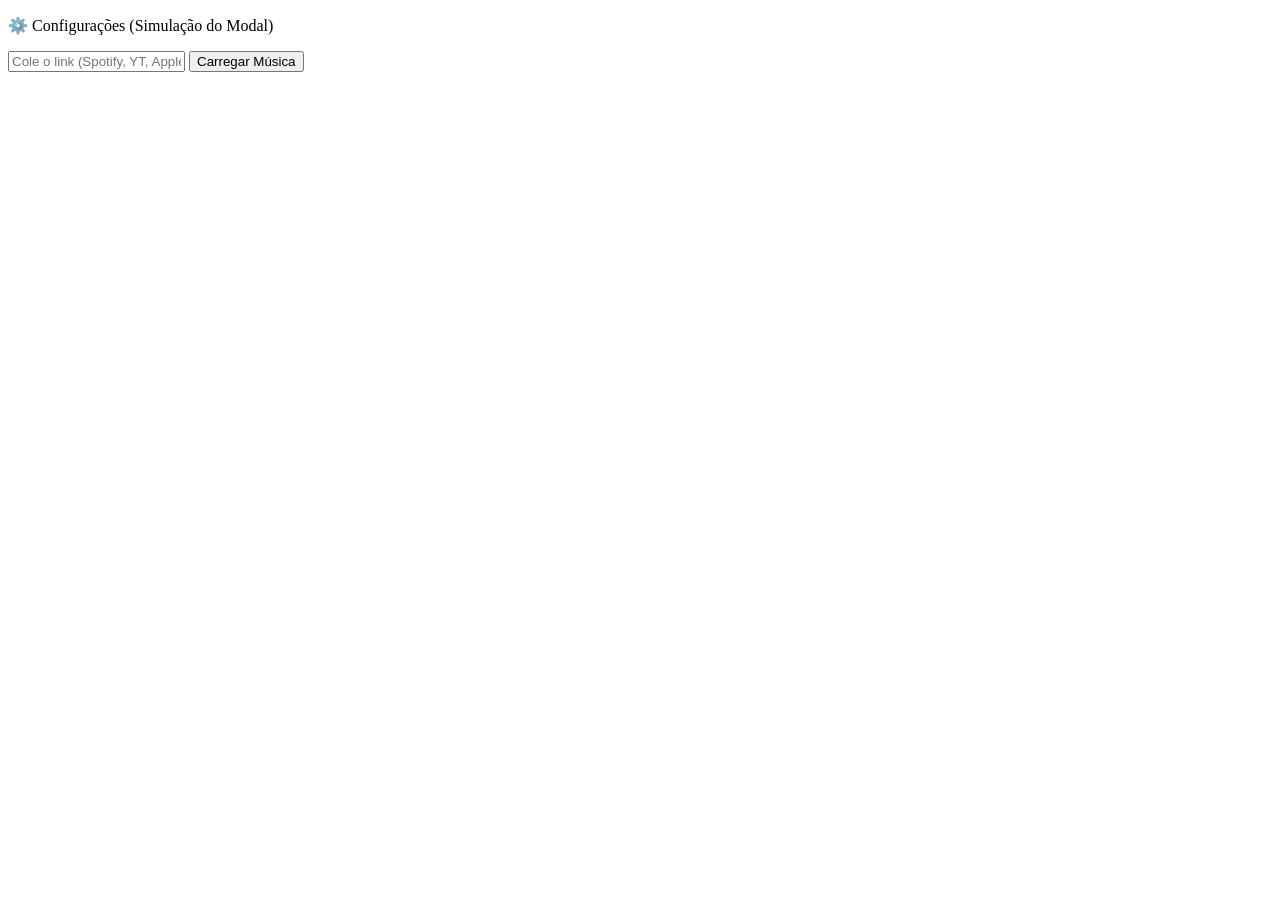
==== index.html @ 1138f7bc "Merge pull request #1 from LivUnliving/develop Develop" ====
<!DOCTYPE html>
<html lang="pt-BR">
<head>
    <meta charset="UTF-8">
    <meta name="viewport" content="width=device-width, initial-scale=1.0">
    <link rel="stylesheet" href="css/base.css">
    <link rel="stylesheet" href="css/components.css">
    <title>Player</title>
</head>
<body>

    <section id="area-testes">
        <p>⚙️ Configurações (Simulação do Modal)</p>
        <form id="form-link">
            <input type="url" id="urlUsuario" placeholder="Cole o link (Spotify, YT, Apple)" required>
            <button type="submit">Carregar Música</button>
        </form>
    </section>

    <section id="container-do-player">
        </section>

    <script type="module" src="js/main.js"></script>
</body>
</html>
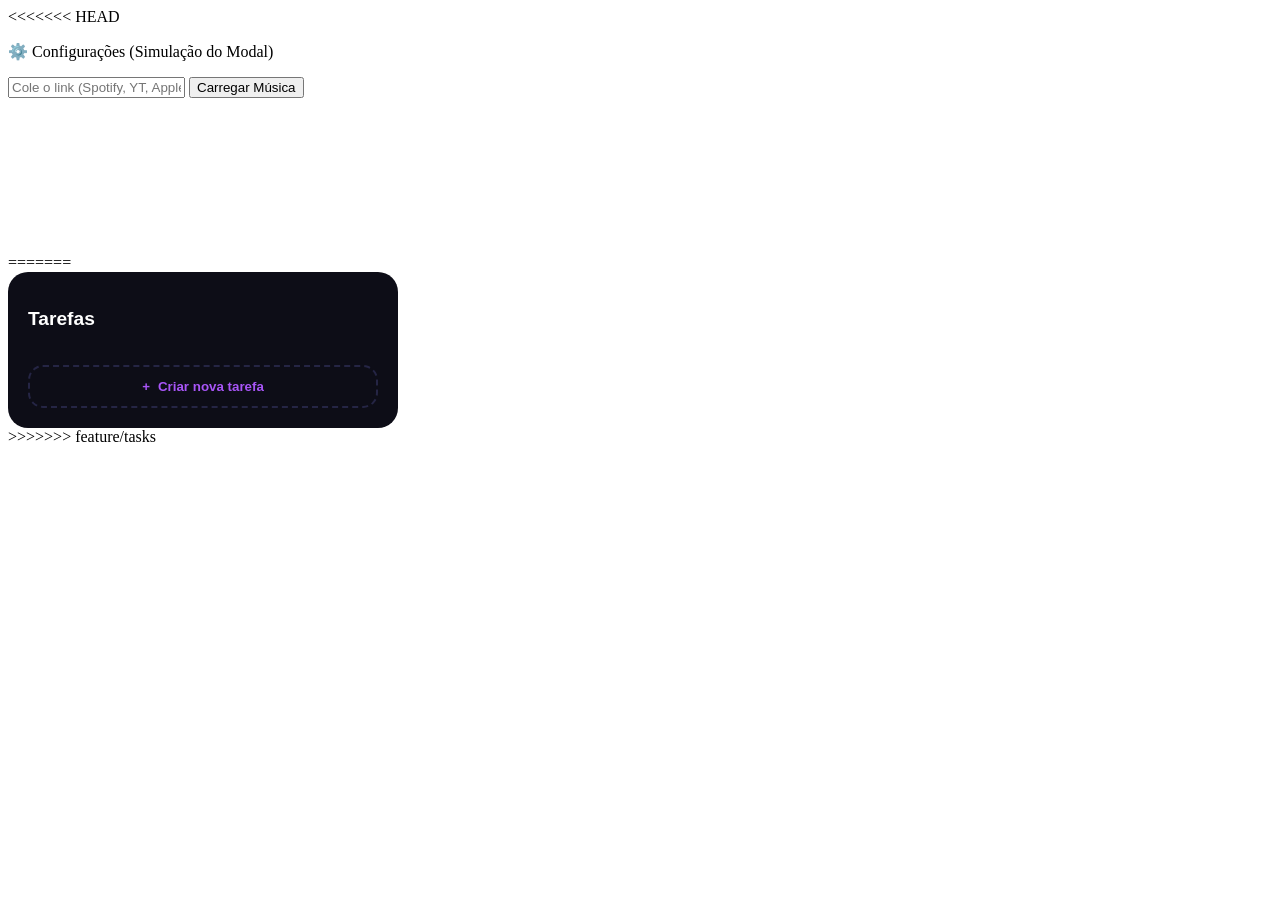
==== commit 8a9ec7bd: "Fix: resolvidos conflitos no index.html entre develop e tasks" ====
--- a/index.html
+++ b/index.html
@@ -1,4 +1,5 @@
 <!DOCTYPE html>
+<<<<<<< HEAD
 <html lang="pt-BR">
 <head>
     <meta charset="UTF-8">
@@ -21,5 +22,26 @@
         </section>
 
     <script type="module" src="js/main.js"></script>
+=======
+<html lang="PT-BR">
+<head>
+    <meta charset="UTF-8">
+    <meta name="viewport" content="width=device-width, initial-scale=1.0">
+    <link rel="stylesheet" type="text/css" href="style.css">
+    <title>Tarefas</title>
+</head>
+<body>
+
+    <div class="tarefas-container">
+        <h2>Tarefas</h2>
+        <div id="lista-tarefas" class="scroll-area"></div>
+        
+        <button id="btn-nova-tarefa">
+            <span>+</span> Criar nova tarefa
+        </button>
+    </div>
+
+    <script src="script.js"></script>
+>>>>>>> feature/tasks
 </body>
 </html>
--- a/style.css
+++ b/style.css
@@ -0,0 +1,96 @@
+.tarefas-container {
+    background-color: #0d0d17;
+    color: white;
+    padding: 20px;
+    border-radius: 20px;
+    width: 350px;
+    font-family: 'Segoe UI', Tahoma, Geneva, Verdana, sans-serif;
+}
+
+h2 {
+    font-size: 1.2rem;
+    margin-bottom: 20px;
+}
+
+#lista-tarefas {
+    max-height: 140px;
+    overflow-y: auto; 
+    margin-bottom: 15px;
+    padding-right: 5px;
+}
+
+#lista-tarefas::-webkit-scrollbar {
+    width: 5px;
+}
+#lista-tarefas::-webkit-scrollbar-thumb {
+    background: #4b4b7a;
+    border-radius: 10px;
+}
+
+.tarefa-item {
+    background-color: #16162a;
+    display: flex;
+    align-items: center;
+    gap: 12px;
+    padding: 15px;
+    border-radius: 15px;
+    margin-bottom: 10px;
+    transition: 0.3s;
+}
+
+.tarefa-item:hover {
+    background-color: #1e1e3d;
+}
+
+input[type="checkbox"] {
+    appearance: none;
+    width: 20px;
+    height: 20px;
+    border: 2px solid #a855f7;
+    border-radius: 50%;
+    cursor: pointer;
+    position: relative;
+}
+
+input[type="checkbox"]:checked {
+    background-color: #a855f7;
+}
+
+.texto-tarefa {
+    flex: 1;
+    font-size: 0.95rem;
+    outline: none;
+}
+
+#btn-nova-tarefa {
+    width: 100%;
+    background: transparent;
+    border: 2px dashed #252545;
+    color: #a855f7;
+    padding: 12px;
+    border-radius: 15px;
+    cursor: pointer;
+    font-weight: bold;
+    display: flex;
+    align-items: center;
+    justify-content: center;
+    gap: 8px;
+    transition: 0.3s;
+}
+
+#btn-nova-tarefa:hover {
+    border-color: #a855f7;
+    background-color: rgba(168, 85, 247, 0.05);
+}
+
+.texto-tarefa:focus {
+    outline: none;
+    background-color: rgba(168, 85, 247, 0.1);
+    color: #d8b4fe;
+    border-radius: 4px;
+}
+
+.texto-tarefa::selection {
+    background-color: #a855f7;
+    color: white;
+}
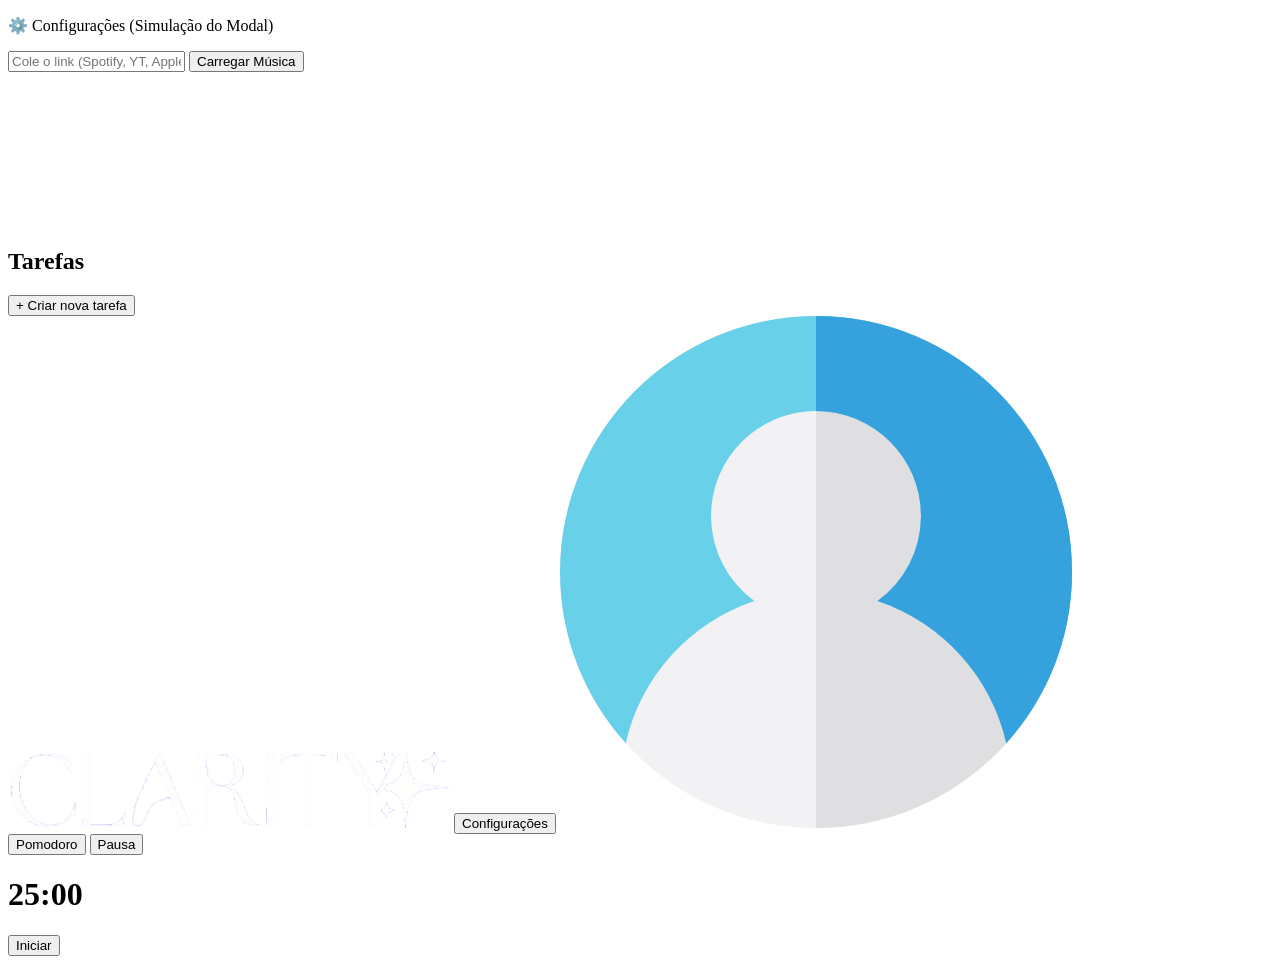
==== commit 6664960c: "Fix: corrigindo arquivos html" ====
--- a/index.html
+++ b/index.html
@@ -1,12 +1,11 @@
 <!DOCTYPE html>
-<<<<<<< HEAD
 <html lang="pt-BR">
 <head>
     <meta charset="UTF-8">
     <meta name="viewport" content="width=device-width, initial-scale=1.0">
     <link rel="stylesheet" href="css/base.css">
     <link rel="stylesheet" href="css/components.css">
-    <title>Player</title>
+    <title>Clarity</title>
 </head>
 <body>
 
@@ -22,15 +21,6 @@
         </section>
 
     <script type="module" src="js/main.js"></script>
-=======
-<html lang="PT-BR">
-<head>
-    <meta charset="UTF-8">
-    <meta name="viewport" content="width=device-width, initial-scale=1.0">
-    <link rel="stylesheet" type="text/css" href="style.css">
-    <title>Tarefas</title>
-</head>
-<body>
 
     <div class="tarefas-container">
         <h2>Tarefas</h2>
@@ -42,6 +32,31 @@
     </div>
 
     <script src="script.js"></script>
->>>>>>> feature/tasks
+
+    <nav>
+        <img id="logo" src="../assets/img/logo (1).png">
+        <button id="configuracoes" onclick="abrirModal()">Configurações</button>
+        <img id="conta" src="../assets/img/user.png">
+    </nav>
+        <div class="modos">
+            <button id="btnFoco" class="modo ativo" onclick="mudarModo('foco')">Pomodoro</button>
+            <button id="btnPausa" onclick="mudarModo('pausa')">Pausa</button>
+        </div>
+        <h1 id="timer">25:00</h1>
+        <button id="btn" onclick="toggleTimer()">Iniciar</button>
+
+    <dialog id="modal">
+        <div class="modal-content">
+            <h2>Timer</h2>
+            <label>Pomodoro</label>
+            <input type="number" id="pomodoroInput" value="25" min="1" max="999">
+            <label>Pausa</label>
+            <input type="number" id="pausaInput" value="5" min="1" max="999">
+            <button onclick="salvar()">Salvar</button>
+            <button onclick="fecharModal()">Fechar</button>
+        </div>    
+    </dialog>
+</div>
+<script src="../assets/js/script.js"></script>
 </body>
 </html>
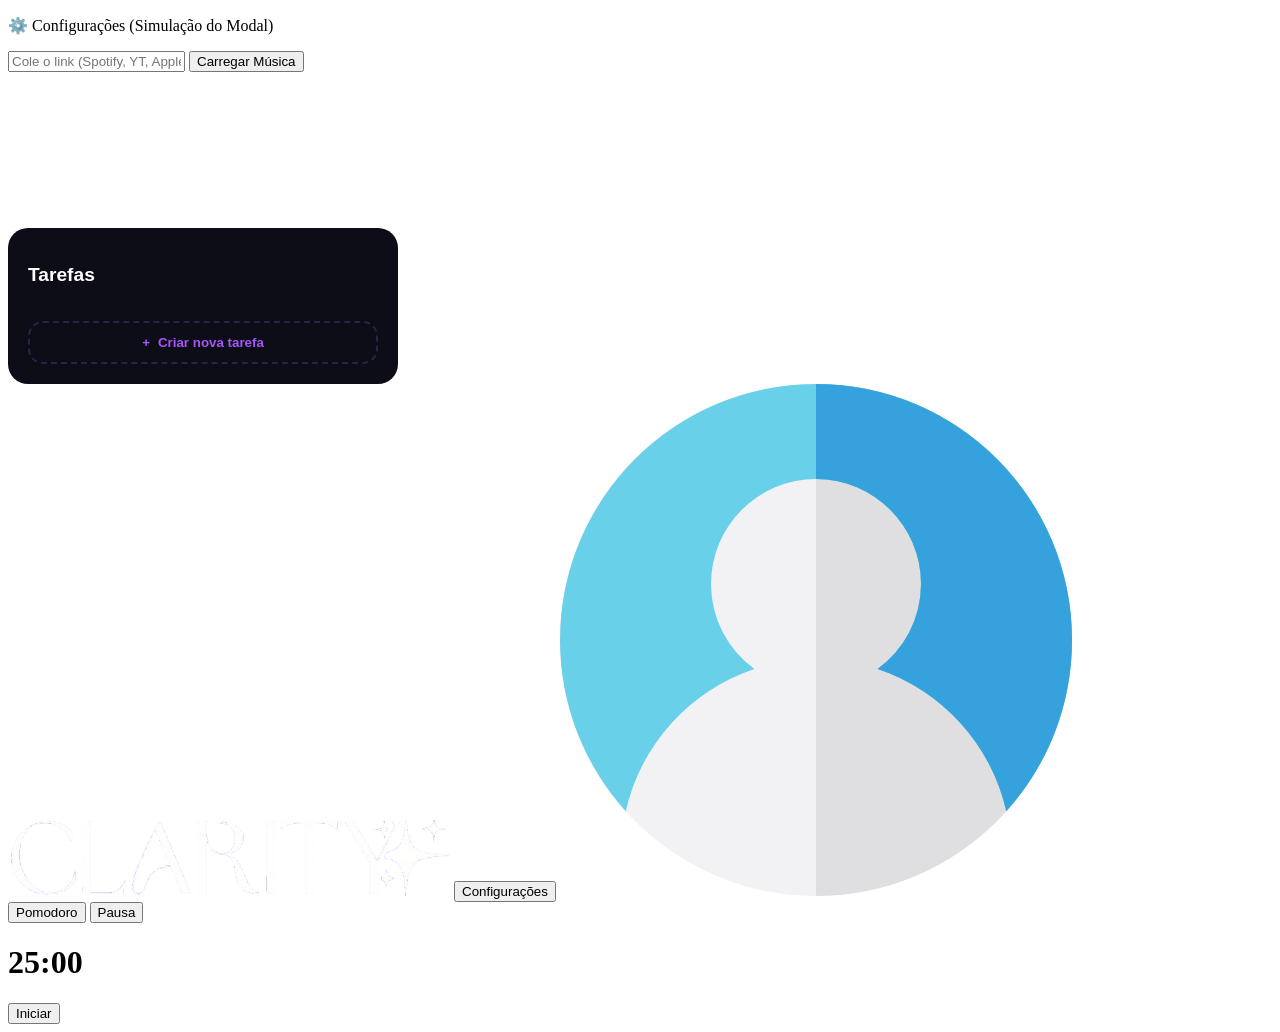
==== commit 9ef94710: "Fix: implementação do script pomodoro junto ao de tarefas" ====
--- a/index.html
+++ b/index.html
@@ -3,8 +3,7 @@
 <head>
     <meta charset="UTF-8">
     <meta name="viewport" content="width=device-width, initial-scale=1.0">
-    <link rel="stylesheet" href="css/base.css">
-    <link rel="stylesheet" href="css/components.css">
+    <link rel="stylesheet" href="style.css">
     <title>Clarity</title>
 </head>
 <body>
--- a/style.css
+++ b/style.css
@@ -0,0 +1,96 @@
+.tarefas-container {
+    background-color: #0d0d17;
+    color: white;
+    padding: 20px;
+    border-radius: 20px;
+    width: 350px;
+    font-family: 'Segoe UI', Tahoma, Geneva, Verdana, sans-serif;
+}
+
+h2 {
+    font-size: 1.2rem;
+    margin-bottom: 20px;
+}
+
+#lista-tarefas {
+    max-height: 140px;
+    overflow-y: auto; 
+    margin-bottom: 15px;
+    padding-right: 5px;
+}
+
+#lista-tarefas::-webkit-scrollbar {
+    width: 5px;
+}
+#lista-tarefas::-webkit-scrollbar-thumb {
+    background: #4b4b7a;
+    border-radius: 10px;
+}
+
+.tarefa-item {
+    background-color: #16162a;
+    display: flex;
+    align-items: center;
+    gap: 12px;
+    padding: 15px;
+    border-radius: 15px;
+    margin-bottom: 10px;
+    transition: 0.3s;
+}
+
+.tarefa-item:hover {
+    background-color: #1e1e3d;
+}
+
+input[type="checkbox"] {
+    appearance: none;
+    width: 20px;
+    height: 20px;
+    border: 2px solid #a855f7;
+    border-radius: 50%;
+    cursor: pointer;
+    position: relative;
+}
+
+input[type="checkbox"]:checked {
+    background-color: #a855f7;
+}
+
+.texto-tarefa {
+    flex: 1;
+    font-size: 0.95rem;
+    outline: none;
+}
+
+#btn-nova-tarefa {
+    width: 100%;
+    background: transparent;
+    border: 2px dashed #252545;
+    color: #a855f7;
+    padding: 12px;
+    border-radius: 15px;
+    cursor: pointer;
+    font-weight: bold;
+    display: flex;
+    align-items: center;
+    justify-content: center;
+    gap: 8px;
+    transition: 0.3s;
+}
+
+#btn-nova-tarefa:hover {
+    border-color: #a855f7;
+    background-color: rgba(168, 85, 247, 0.05);
+}
+
+.texto-tarefa:focus {
+    outline: none;
+    background-color: rgba(168, 85, 247, 0.1);
+    color: #d8b4fe;
+    border-radius: 4px;
+}
+
+.texto-tarefa::selection {
+    background-color: #a855f7;
+    color: white;
+}
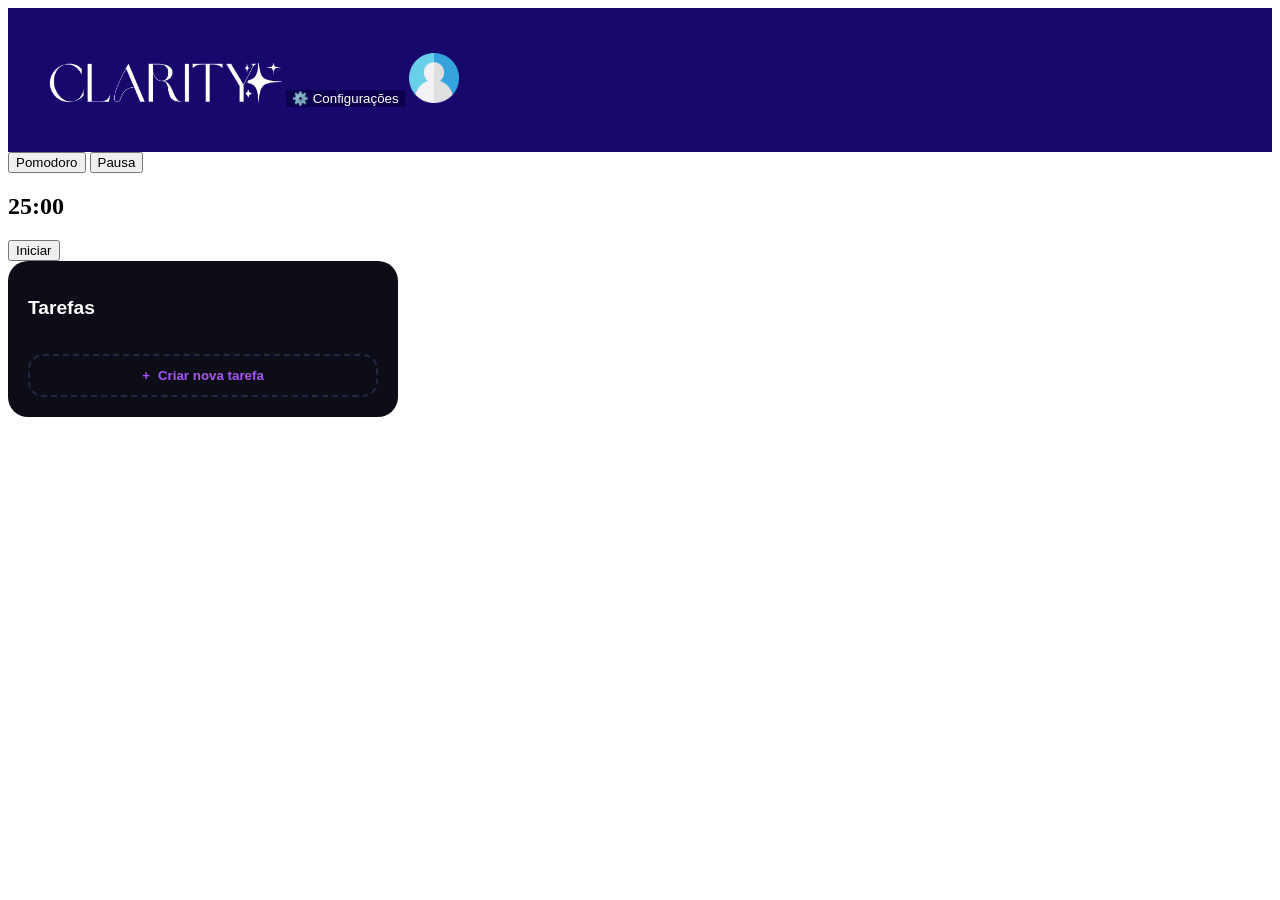
==== commit 64b6f919: "fix: PEquena Alteração na Estrutura HTML" ====
--- a/index.html
+++ b/index.html
@@ -8,54 +8,74 @@
 </head>
 <body>
 
-    <section id="area-testes">
-        <p>⚙️ Configurações (Simulação do Modal)</p>
-        <form id="form-link">
-            <input type="url" id="urlUsuario" placeholder="Cole o link (Spotify, YT, Apple)" required>
-            <button type="submit">Carregar Música</button>
-        </form>
-    </section>
+    <nav class="cabecalho">
+        <img id="logo" src="../assets/img/logo (1).png" alt="Logo Clarity">
+        <button id="configuracoes" onclick="abrirModal()">⚙️ Configurações</button>
+        <img id="conta" src="../assets/img/user.png" alt="Perfil do Usuário">
+    </nav>
 
-    <section id="container-do-player">
+    <main class="layout-principal">
+        
+        <section class="card pomodoro-card">
+            <div class="modos">
+                <button id="btnFoco" class="modo ativo" onclick="mudarModo('foco')">Pomodoro</button>
+                <button id="btnPausa" onclick="mudarModo('pausa')">Pausa</button>
+            </div>
+            <h1 id="timer">25:00</h1>
+            <button id="btn" onclick="toggleTimer()">Iniciar</button>
         </section>
 
-    <script type="module" src="js/main.js"></script>
+        <div class="coluna-direita">
+            
+            <div class="card tarefas-container">
+                <h2>Tarefas</h2>
+                <div id="lista-tarefas" class="scroll-area"></div>
+                <button id="btn-nova-tarefa">
+                    <span>+</span> Criar nova tarefa
+                </button>
+            </div>
 
-    <div class="tarefas-container">
-        <h2>Tarefas</h2>
-        <div id="lista-tarefas" class="scroll-area"></div>
-        
-        <button id="btn-nova-tarefa">
-            <span>+</span> Criar nova tarefa
-        </button>
-    </div>
-
-    <script src="script.js"></script>
-
-    <nav>
-        <img id="logo" src="../assets/img/logo (1).png">
-        <button id="configuracoes" onclick="abrirModal()">Configurações</button>
-        <img id="conta" src="../assets/img/user.png">
-    </nav>
-        <div class="modos">
-            <button id="btnFoco" class="modo ativo" onclick="mudarModo('foco')">Pomodoro</button>
-            <button id="btnPausa" onclick="mudarModo('pausa')">Pausa</button>
+            <section class="card musica-card" id="container-do-player">
+                <h3>Música</h3>
+            </section>
+            
         </div>
-        <h1 id="timer">25:00</h1>
-        <button id="btn" onclick="toggleTimer()">Iniciar</button>
+    </main>
 
     <dialog id="modal">
         <div class="modal-content">
-            <h2>Timer</h2>
-            <label>Pomodoro</label>
-            <input type="number" id="pomodoroInput" value="25" min="1" max="999">
-            <label>Pausa</label>
-            <input type="number" id="pausaInput" value="5" min="1" max="999">
-            <button onclick="salvar()">Salvar</button>
-            <button onclick="fecharModal()">Fechar</button>
+            <h2>Configurações</h2>
+            
+            <div class="config-secao">
+                <h3>⏳ Ajustar Tempo</h3>
+                <label for="pomodoroInput">Pomodoro:</label>
+                <input type="number" id="pomodoroInput" value="25" min="1" max="999">
+                
+                <label for="pausaInput">Pausa:</label>
+                <input type="number" id="pausaInput" value="5" min="1" max="999">
+                
+                <button onclick="salvar()">Salvar Tempo</button>
+            </div>
+
+            <hr style="margin: 20px 0; border: 1px solid #444;">
+
+            <div class="config-secao">
+                <h3>🎵 Trilha Sonora</h3>
+                <form id="form-link">
+                    <label for="urlUsuario">Link da Playlist ou Vídeo:</label>
+                    <input type="url" id="urlUsuario" placeholder="Cole o link (Spotify, YT, Apple)" required style="width: 100%;">
+                    <button type="submit" style="margin-top: 10px;">Carregar Música</button>
+                </form>
+            </div>
+
+            <button onclick="fecharModal()" style="margin-top: 25px; width: 100%;">Fechar Janela</button>
         </div>    
     </dialog>
-</div>
-<script src="../assets/js/script.js"></script>
+
+    <script src="script.js"></script> 
+    
+    <script src="../assets/js/script.js"></script>
+    
+    <script type="module" src="js/main.js"></script>
 </body>
 </html>
--- a/style.css
+++ b/style.css
@@ -93,4 +93,30 @@
 .texto-tarefa::selection {
     background-color: #a855f7;
     color: white;
+}
+
+nav{
+    width: 100%;
+    height: 144px;
+    display: inline-block;
+    background-color: #16086C;
+    display: flexbox;
+    flex-direction: row;
+    justify-content: space-evenly;
+    align-content: center;
+}
+#logo{
+    width: 234px;
+    height: 40px;
+    padding: 0 0 0 40px;
+}
+#configuracoes{
+    color: #ffffff;
+    background-color: #0B004D;
+    border: none;
+}
+
+#conta{
+    width: 50px;
+    height: 50px;
 }
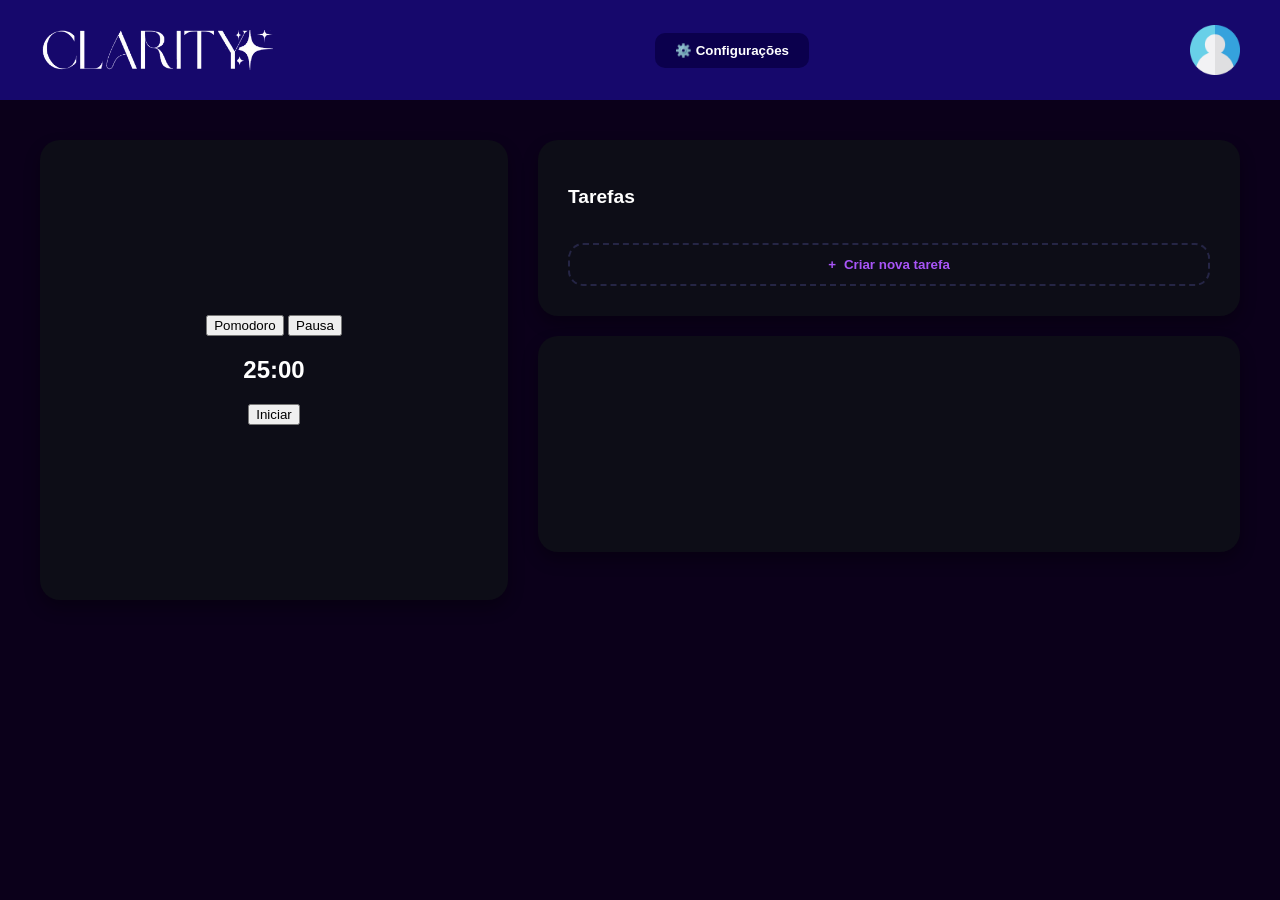
==== commit cba2c299: "fix: Ajustes na caixa de configuração" ====
--- a/index.html
+++ b/index.html
@@ -44,38 +44,40 @@
 
     <dialog id="modal">
         <div class="modal-content">
-            <h2>Configurações</h2>
+            <button id="btn-fechar-modal" onclick="fecharModal()" title="Fechar">
+                <img src="../assets/img/x.png" alt="Fechar" class="icone-fechar">
+            </button>
             
-            <div class="config-secao">
-                <h3>⏳ Ajustar Tempo</h3>
-                <label for="pomodoroInput">Pomodoro:</label>
-                <input type="number" id="pomodoroInput" value="25" min="1" max="999">
-                
-                <label for="pausaInput">Pausa:</label>
-                <input type="number" id="pausaInput" value="5" min="1" max="999">
-                
-                <button onclick="salvar()">Salvar Tempo</button>
+        <div class="config-secao">
+                <h3>Timer</h3>
+                <div class="inputs-lado-a-lado">
+                    <div class="input-grupo">
+                        <label for="pomodoroInput">Pomodoro</label>
+                        <input type="number" id="pomodoroInput" value="25" min="1" max="999">
+                    </div>
+                    <div class="input-grupo">
+                        <label for="pausaInput">Pausa</label>
+                        <input type="number" id="pausaInput" value="5" min="1" max="999">
+                    </div>
+                </div>
+                <button class="btn-salvar" onclick="salvar()">Salvar Tempo</button>
             </div>
 
-            <hr style="margin: 20px 0; border: 1px solid #444;">
+            <hr class="divisor-modal">
 
             <div class="config-secao">
-                <h3>🎵 Trilha Sonora</h3>
+                <h3>Trilha Sonora</h3>
                 <form id="form-link">
-                    <label for="urlUsuario">Link da Playlist ou Vídeo:</label>
-                    <input type="url" id="urlUsuario" placeholder="Cole o link (Spotify, YT, Apple)" required style="width: 100%;">
-                    <button type="submit" style="margin-top: 10px;">Carregar Música</button>
+                    <label for="urlUsuario">Link da Playlist ou Vídeo</label>
+                    <input type="url" id="urlUsuario" placeholder="Cole o link (Spotify, YT, Apple)" required>
+                    <button class="btn-salvar" type="submit">Carregar Música</button>
                 </form>
             </div>
-
-            <button onclick="fecharModal()" style="margin-top: 25px; width: 100%;">Fechar Janela</button>
         </div>    
     </dialog>
 
     <script src="script.js"></script> 
-    
     <script src="../assets/js/script.js"></script>
-    
     <script type="module" src="js/main.js"></script>
 </body>
 </html>
--- a/style.css
+++ b/style.css
@@ -1,10 +1,97 @@
+/* =========================================
+   1. RESET E BODY (Cola o topo nas bordas)
+   ========================================= */
+body {
+    margin: 0; /* Remove a borda branca padrão do navegador */
+    padding: 0;
+    box-sizing: border-box;
+    background-color: #0B001A; /* Cor de fundo escurecida para destacar os cards */
+    color: white;
+    font-family: 'Segoe UI', Tahoma, Geneva, Verdana, sans-serif;
+}
+
+/* =========================================
+   2. HEADER (NAV) AJUSTADO
+   ========================================= */
+nav {
+    width: 100%;
+    height: 100px; /* Reduzi levemente de 144px para ficar mais moderno, mas pode voltar se quiser */
+    background-color: #16086C;
+    display: flex; /* Corrigido de "flexbox" */
+    flex-direction: row;
+    justify-content: space-between; /* Empurra a logo para a esquerda e ícones para a direita */
+    align-items: center; /* Centraliza verticalmente. Corrigido de "align-content" */
+    padding: 0 40px; /* Dá um respiro nas laterais */
+    box-sizing: border-box; /* Garante que o padding não faça a barra vazar da tela */
+}
+
+#logo {
+    width: 234px;
+    height: 40px;
+    object-fit: contain;
+}
+
+#configuracoes {
+    color: #ffffff;
+    background-color: #0B004D;
+    border: none;
+    padding: 10px 20px;
+    border-radius: 10px;
+    cursor: pointer;
+    font-weight: bold;
+    transition: 0.3s;
+}
+
+#configuracoes:hover {
+    background-color: #a855f7;
+}
+
+#conta {
+    width: 50px;
+    height: 50px;
+    cursor: pointer;
+}
+
+/* =========================================
+   3. LAYOUT PRINCIPAL (O GRID DA IMAGEM)
+   ========================================= */
+.layout-principal {
+    display: grid;
+    grid-template-columns: 4fr 6fr; /* Divide a tela: Esquerda (Pomodoro) e Direita (Tarefas/Música) */
+    gap: 30px;
+    padding: 40px;
+    max-width: 1200px;
+    margin: 0 auto; /* Centraliza o conteúdo na tela grande */
+}
+
+.coluna-direita {
+    display: flex;
+    flex-direction: column;
+    gap: 20px; /* Espaço entre as tarefas e a música */
+}
+
+/* O estilo base dos cards (Pomodoro, Tarefas e Música) */
+.pomodoro-card, .musica-card, .tarefas-container {
+    background-color: #0d0d17; /* A sua cor base */
+    border-radius: 20px;
+    padding: 30px;
+    box-shadow: 0 8px 16px rgba(0,0,0,0.3);
+}
+
+.pomodoro-card {
+    display: flex;
+    flex-direction: column;
+    align-items: center;
+    justify-content: center;
+    min-height: 400px;
+}
+
+/* =========================================
+   4. SEU CÓDIGO INTACTO DAS TAREFAS
+   ========================================= */
 .tarefas-container {
-    background-color: #0d0d17;
-    color: white;
-    padding: 20px;
-    border-radius: 20px;
-    width: 350px;
-    font-family: 'Segoe UI', Tahoma, Geneva, Verdana, sans-serif;
+    width: 100%; /* Ajustado para preencher a coluna inteira do Grid (removido o 350px) */
+    box-sizing: border-box;
 }
 
 h2 {
@@ -19,9 +106,10 @@
     padding-right: 5px;
 }
 
-#lista-tarefas::-webkit-scrollbar {
-    width: 5px;
-}
+#lista-tarefas::-webkit-scrollbar { 
+    width: 5px; 
+}
+
 #lista-tarefas::-webkit-scrollbar-thumb {
     background: #4b4b7a;
     border-radius: 10px;
@@ -38,8 +126,8 @@
     transition: 0.3s;
 }
 
-.tarefa-item:hover {
-    background-color: #1e1e3d;
+.tarefa-item:hover { 
+    background-color: #1e1e3d; 
 }
 
 input[type="checkbox"] {
@@ -53,13 +141,28 @@
 }
 
 input[type="checkbox"]:checked {
-    background-color: #a855f7;
+     background-color: #a855f7; 
 }
 
 .texto-tarefa {
     flex: 1;
     font-size: 0.95rem;
     outline: none;
+    border: none;
+    background: transparent;
+    color: white;
+}
+
+.texto-tarefa:focus {
+    outline: none;
+    background-color: rgba(168, 85, 247, 0.1);
+    color: #d8b4fe;
+    border-radius: 4px;
+}
+
+.texto-tarefa::selection {
+    background-color: #a855f7;
+    color: white;
 }
 
 #btn-nova-tarefa {
@@ -83,40 +186,160 @@
     background-color: rgba(168, 85, 247, 0.05);
 }
 
-.texto-tarefa:focus {
-    outline: none;
-    background-color: rgba(168, 85, 247, 0.1);
-    color: #d8b4fe;
-    border-radius: 4px;
-}
-
-.texto-tarefa::selection {
-    background-color: #a855f7;
+/* =========================================
+   REGRAS DO MODAL (Com Imagem x.png)
+   ========================================= */
+
+/* Fundo do modal unificado (usando suas cores escuras) */
+dialog {
+    background-color: #efe1fb; /* Sua cor base escura */
+    color: rgb(129, 115, 136);
+    font-weight: bold;
+    border: 2px solid #252545; /* Borda sutil */
+    border-radius: 20px;
+    padding: 30px;
+    width: 90%;
+    max-width: 450px;
+    margin: auto;
+    font-family: inherit;
+    box-shadow: 0 10px 30px rgba(0,0,0,0.8);
+    box-sizing: border-box; /* Garante que o padding não faça a caixa vazar */
+}
+
+/* Fundo escuro atrás do modal aberto */
+dialog::backdrop {
+    background-color: rgba(0, 0, 0, 0.8);
+}
+
+/* Transforma o conteúdo do modal numa âncora para o botão X */
+.modal-content {
+    position: relative; 
+    display: flex;
+    flex-direction: column;
+}
+
+.config-secao h3 {
+    font-size: 25px;
+    color: #110022; /* Seu lilás base */
+    margin-bottom: 10px;
+}
+
+dialog input {
+    width: 100%;
+    padding: 12px;
+    background-color: #d5c3f5; /* Sua cor de item escura */
+    border-radius: 10px;
+    color: rgb(66, 53, 78);
+    font-weight: bold;
+    box-sizing: border-box;
+    border: none;
+}
+
+dialog button.btn-salvar {
+    width: 100%;
+    padding: 12px;
+    margin-top: 15px; /* Substituindo style inline */
+    background-color: #a855f7; /* Seu roxo base */
     color: white;
-}
-
-nav{
-    width: 100%;
-    height: 144px;
-    display: inline-block;
-    background-color: #16086C;
-    display: flexbox;
-    flex-direction: row;
-    justify-content: space-evenly;
-    align-content: center;
-}
-#logo{
-    width: 234px;
-    height: 40px;
-    padding: 0 0 0 40px;
-}
-#configuracoes{
-    color: #ffffff;
-    background-color: #0B004D;
-    border: none;
-}
-
-#conta{
-    width: 50px;
-    height: 50px;
+    border: none;
+    border-radius: 10px;
+    cursor: pointer;
+    font-weight: bold;
+    transition: 0.3s;
+}
+
+dialog button.btn-salvar:hover {
+    background-color: #8b3dd9;
+}
+
+/* =========================================
+   O BOTÃO DE FECHAR (Com imagem x.png)
+   ========================================= */
+
+#btn-fechar-modal {
+    position: absolute;
+    top: -15px; /* Sobe um pouquinho */
+    right: -15px; /* Move para a direita */
+    width: 35px; /* Tamanho exato para ficar quadrado */
+    height: 35px;
+    margin: 0;
+    padding: 0;
+    background: transparent;
+    border: none; /* Garante que não tenha borda */
+    cursor: pointer;
+    border-radius: 50%; /* Faz o fundo do hover ser redondinho */
+    transition: background-color 0.3s;
+    
+    display: flex; /* Centraliza a imagem lá dentro */
+    align-items: center;
+    justify-content: center;
+}
+
+#btn-fechar-modal:hover {
+    background-color: rgba(168, 85, 247, 0.1); /* Fundo roxo bem suave no hover, sem mudar sua identidade visual */
+}
+
+/* A Imagem interna (O X real) */
+.icone-fechar {
+    width: 18px; /* Defina o tamanho ideal para o seu ícone */
+    height: 18px;
+    object-fit: contain; /* Garante que a imagem não estique */
+    
+    /* Se a sua imagem x.png for preta, você pode descomentar a linha abaixo para inverter para branco: */
+    /* filter: invert(1); */
+}
+
+/* =========================================
+   ELEMENTOS DE LIMPEZA GERAL
+   ========================================= */
+
+/* A linha divisória que antes tinha CSS no HTML */
+.divisor-modal {
+    margin: 25px 0;
+    border: none;
+    border-top: 1px solid #252545; /* Usa a cor exata da borda do modal */
+}
+
+/* =========================================
+   ALINHAMENTO DOS INPUTS LADO A LADO
+   ========================================= */
+.inputs-lado-a-lado {
+    display: flex;
+    gap: 15px; /* Espaço entre a caixa do Pomodoro e da Pausa */
+    width: 100%;
+}
+
+.input-grupo {
+    display: flex;
+    flex-direction: column;
+    flex: 1; /* Faz as duas caixas ocuparem exatamente 50% do espaço cada */
+    gap: 5px; /* Espacinho entre a palavra "Pomodoro" e a caixa de digitar */
+}
+
+/* Garante que a palavra "Pomodoro" e "Pausa" fiquem com um tamanho legal */
+dialog label {
+    font-size: 0.9rem;
+    color: rgb(129, 115, 136); /* A mesma cor do seu texto original */
+}
+
+/* =========================================
+   CUSTOMIZAÇÃO DAS SETINHAS NUMÉRICAS
+   ========================================= */
+
+/* Força as setinhas (spinners) a ficarem sempre visíveis e sem fundo */
+dialog input[type="number"]::-webkit-inner-spin-button,
+dialog input[type="number"]::-webkit-outer-spin-button {
+    opacity: 1; /* 100% visível sempre */
+    background: transparent; /* Remove o quadrado de fundo */
+    cursor: pointer;
+    
+    /* DICA: Os navegadores não deixam pintar a setinha com a regra "color". 
+       Para deixá-la lilás, aplicamos um filtro fotográfico que transforma 
+       o cinza padrão no tom de roxo/lilás do seu projeto! */
+    filter: invert(40%) sepia(80%) saturate(3000%) hue-rotate(240deg) brightness(90%);
+}
+
+/* Regra extra para o Firefox exibir as setinhas e respeitar o visual */
+dialog input[type="number"] {
+    -moz-appearance: auto;
 }
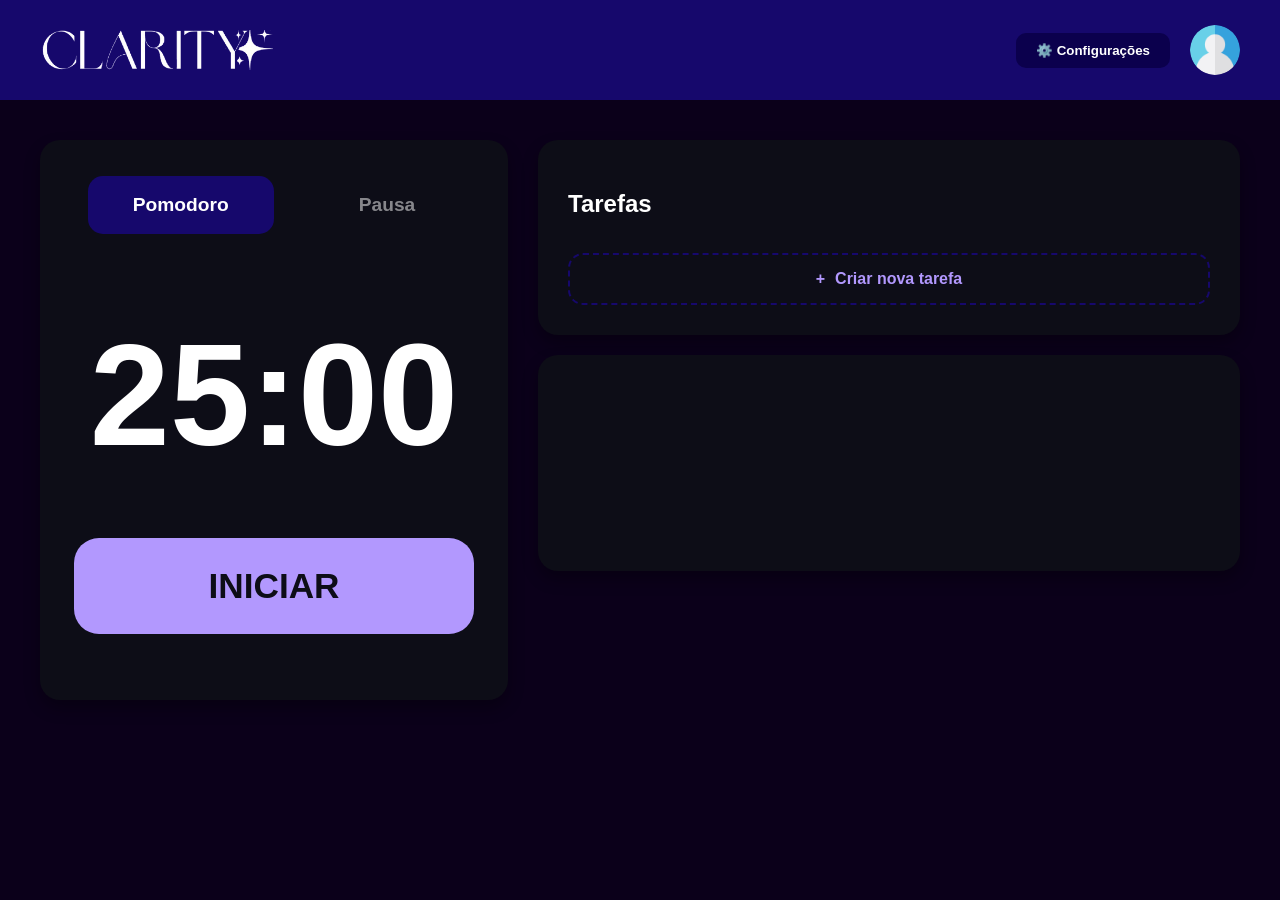
==== commit f1ad7321: "Fix: revisão geral" ====
--- a/index.html
+++ b/index.html
@@ -10,23 +10,60 @@
 
     <nav class="cabecalho">
         <img id="logo" src="../assets/img/logo (1).png" alt="Logo Clarity">
-        <button id="configuracoes" onclick="abrirModal()">⚙️ Configurações</button>
-        <img id="conta" src="../assets/img/user.png" alt="Perfil do Usuário">
+        
+        <!-- Grupo da Direita: Configurações + Foto -->
+        <div class="nav-right">
+            <button id="configuracoes" onclick="abrirModal()">⚙️ Configurações</button>
+            <img id="conta" src="../assets/img/user.png" alt="Perfil do Usuário">
+        </div>
     </nav>
 
+    <dialog id="modal">
+    <div class="modal-content">
+        <!-- O botão de fechar agora é apenas um ícone pequeno no canto -->
+        <button id="btn-fechar-modal" onclick="fecharModal()" title="Fechar">
+            <img src="../assets/img/x.png" alt="Fechar" class="icone-fechar">
+        </button>
+        
+        <div class="config-secao">
+            <h3>Timer</h3>
+            <div class="inputs-lado-a-lado">
+                <div class="input-grupo">
+                    <label for="pomodoroInput">Pomodoro</label>
+                    <input type="number" id="pomodoroInput" value="25" min="1" max="999">
+                </div>
+                <div class="input-grupo">
+                    <label for="pausaInput">Pausa</label>
+                    <input type="number" id="pausaInput" value="5" min="1" max="999">
+                </div>
+            </div>
+            <button class="btn-salvar" onclick="salvar()">Salvar Tempo</button>
+
+            <hr class="divisor-modal">
+
+            <div class="config-secao">
+                <h3>Trilha Sonora</h3>
+                <form id="form-link">
+                    <label for="urlUsuario">Link da Playlist ou Vídeo</label>
+                    <input type="url" id="urlUsuario" placeholder="Cole o link (Spotify, YT, Apple)" required>
+                    <button class="btn-salvar" type="submit">Carregar Música</button>
+                </form>
+            </div>
+        </div> 
+    </div>   
+    </dialog>
+
     <main class="layout-principal">
-        
         <section class="card pomodoro-card">
-            <div class="modos">
-                <button id="btnFoco" class="modo ativo" onclick="mudarModo('foco')">Pomodoro</button>
-                <button id="btnPausa" onclick="mudarModo('pausa')">Pausa</button>
+            <div class="botoes-topo">
+                <button id="btnFoco" class="btn-tipo ativo" onclick="mudarModo('foco')">Pomodoro</button>
+                <button id="btnPausa" class="btn-tipo" onclick="mudarModo('pausa')">Pausa</button>
             </div>
             <h1 id="timer">25:00</h1>
-            <button id="btn" onclick="toggleTimer()">Iniciar</button>
+            <button id="btn-play" onclick="toggleTimer()">INICIAR</button>
         </section>
 
         <div class="coluna-direita">
-            
             <div class="card tarefas-container">
                 <h2>Tarefas</h2>
                 <div id="lista-tarefas" class="scroll-area"></div>
@@ -38,7 +75,6 @@
             <section class="card musica-card" id="container-do-player">
                 <h3>Música</h3>
             </section>
-            
         </div>
     </main>
 
@@ -48,7 +84,7 @@
                 <img src="../assets/img/x.png" alt="Fechar" class="icone-fechar">
             </button>
             
-        <div class="config-secao">
+            <div class="config-secao">
                 <h3>Timer</h3>
                 <div class="inputs-lado-a-lado">
                     <div class="input-grupo">
@@ -61,19 +97,19 @@
                     </div>
                 </div>
                 <button class="btn-salvar" onclick="salvar()">Salvar Tempo</button>
-            </div>
 
-            <hr class="divisor-modal">
+                <hr class="divisor-modal">
 
-            <div class="config-secao">
-                <h3>Trilha Sonora</h3>
-                <form id="form-link">
-                    <label for="urlUsuario">Link da Playlist ou Vídeo</label>
-                    <input type="url" id="urlUsuario" placeholder="Cole o link (Spotify, YT, Apple)" required>
-                    <button class="btn-salvar" type="submit">Carregar Música</button>
-                </form>
-            </div>
-        </div>    
+                <div class="config-secao">
+                    <h3>Trilha Sonora</h3>
+                    <form id="form-link">
+                        <label for="urlUsuario">Link da Playlist ou Vídeo</label>
+                        <input type="url" id="urlUsuario" placeholder="Cole o link (Spotify, YT, Apple)" required>
+                        <button class="btn-salvar" type="submit">Carregar Música</button>
+                    </form>
+                </div>
+            </div> 
+        </div>   
     </dialog>
 
     <script src="script.js"></script> 
--- a/style.css
+++ b/style.css
@@ -1,78 +1,79 @@
 /* =========================================
-   1. RESET E BODY (Cola o topo nas bordas)
+   1. VARIÁVEIS (CENTRAL DE CORES)
+   ========================================= */
+:root {
+    --bg-deep: #0B001A;
+    --bg-card: #0d0d17;
+    --primary: #16086C;
+    --secondary: #a855f7;
+    --accent: #B298FE;
+    --text-main: #ffffff;
+    --text-dark: #42354e;
+    --transition: 0.3s ease;
+}
+
+/* =========================================
+   2. RESET E PADRÕES
    ========================================= */
 body {
-    margin: 0; /* Remove a borda branca padrão do navegador */
+    margin: 0;
     padding: 0;
     box-sizing: border-box;
-    background-color: #0B001A; /* Cor de fundo escurecida para destacar os cards */
-    color: white;
+    background-color: var(--bg-deep);
+    color: var(--text-main);
     font-family: 'Segoe UI', Tahoma, Geneva, Verdana, sans-serif;
 }
 
 /* =========================================
-   2. HEADER (NAV) AJUSTADO
+   3. HEADER (NAV)
    ========================================= */
 nav {
     width: 100%;
-    height: 100px; /* Reduzi levemente de 144px para ficar mais moderno, mas pode voltar se quiser */
-    background-color: #16086C;
-    display: flex; /* Corrigido de "flexbox" */
-    flex-direction: row;
-    justify-content: space-between; /* Empurra a logo para a esquerda e ícones para a direita */
-    align-items: center; /* Centraliza verticalmente. Corrigido de "align-content" */
-    padding: 0 40px; /* Dá um respiro nas laterais */
-    box-sizing: border-box; /* Garante que o padding não faça a barra vazar da tela */
-}
-
-#logo {
-    width: 234px;
-    height: 40px;
-    object-fit: contain;
-}
+    height: 100px;
+    background-color: var(--primary);
+    display: flex;
+    justify-content: space-between;
+    align-items: center;
+    padding: 0 40px;
+    box-sizing: border-box;
+}
+
+#logo { width: 234px; height: 40px; object-fit: contain; }
+
+.nav-right { display: flex; align-items: center; gap: 20px; }
 
 #configuracoes {
-    color: #ffffff;
+    color: var(--text-main);
     background-color: #0B004D;
     border: none;
     padding: 10px 20px;
     border-radius: 10px;
     cursor: pointer;
     font-weight: bold;
-    transition: 0.3s;
-}
-
-#configuracoes:hover {
-    background-color: #a855f7;
-}
-
-#conta {
-    width: 50px;
-    height: 50px;
-    cursor: pointer;
-}
-
-/* =========================================
-   3. LAYOUT PRINCIPAL (O GRID DA IMAGEM)
+    transition: var(--transition);
+}
+
+#configuracoes:hover { background-color: var(--secondary); }
+
+#conta { width: 50px; height: 50px; cursor: pointer; border-radius: 50%; }
+
+/* =========================================
+   4. LAYOUT PRINCIPAL E CARDS
    ========================================= */
 .layout-principal {
     display: grid;
-    grid-template-columns: 4fr 6fr; /* Divide a tela: Esquerda (Pomodoro) e Direita (Tarefas/Música) */
+    grid-template-columns: 4fr 6fr;
     gap: 30px;
     padding: 40px;
     max-width: 1200px;
-    margin: 0 auto; /* Centraliza o conteúdo na tela grande */
-}
-
-.coluna-direita {
-    display: flex;
-    flex-direction: column;
-    gap: 20px; /* Espaço entre as tarefas e a música */
-}
-
-/* O estilo base dos cards (Pomodoro, Tarefas e Música) */
+    margin: 0 auto;
+}
+
+.coluna-direita { display: flex; flex-direction: column; gap: 20px; }
+
+/* Agrupamento de Cards */
 .pomodoro-card, .musica-card, .tarefas-container {
-    background-color: #0d0d17; /* A sua cor base */
+    background-color: var(--bg-card);
     border-radius: 20px;
     padding: 30px;
     box-shadow: 0 8px 16px rgba(0,0,0,0.3);
@@ -83,263 +84,209 @@
     flex-direction: column;
     align-items: center;
     justify-content: center;
-    min-height: 400px;
-}
-
-/* =========================================
-   4. SEU CÓDIGO INTACTO DAS TAREFAS
-   ========================================= */
-.tarefas-container {
-    width: 100%; /* Ajustado para preencher a coluna inteira do Grid (removido o 350px) */
-    box-sizing: border-box;
-}
-
-h2 {
+    min-height: 500px;
+}
+
+/* =========================================
+   5. CRONÔMETRO (TIMER)
+   ========================================= */
+.botoes-topo {
+    display: flex;
+    justify-content: center;
+    gap: 40px;
+    margin-bottom: 50px;
+    width: 100%;
+}
+
+.btn-tipo {
+    all: unset;
+    display: inline-flex;
+    align-items: center;
+    justify-content: center;
+    padding: 18px 45px !important;
     font-size: 1.2rem;
-    margin-bottom: 20px;
-}
-
+    font-weight: bold;
+    cursor: pointer;
+    border-radius: 15px;
+    transition: var(--transition);
+}
+
+.btn-tipo.ativo { background-color: var(--primary) !important; opacity: 1 !important; }
+.btn-tipo:not(.ativo) { background-color: transparent !important; opacity: 0.5 !important; }
+
+#timer {
+    font-size: 9rem !important;
+    font-weight: 900;
+    margin: 40px 0 !important;
+    text-align: center;
+    line-height: 1;
+}
+
+#btn-play {
+    all: unset;
+    display: flex;
+    align-items: center;
+    justify-content: center;
+    width: 100%;
+    max-width: 400px;
+    background-color: var(--accent) !important;
+    color: #0d0d17 !important;
+    padding: 28px 0 !important;
+    border-radius: 25px;
+    font-size: 2.2rem;
+    font-weight: 900;
+    text-transform: uppercase;
+    cursor: pointer;
+    margin: 30px auto;
+    transition: var(--transition);
+}
+
+#btn-play:hover { background-color: var(--secondary) !important; color: white !important; }
+
+/* =========================================
+   6. TAREFAS (UNIFICADO)
+   ========================================= */
 #lista-tarefas {
-    max-height: 140px;
-    overflow-y: auto; 
+    max-height: 300px;
+    overflow-y: auto;
+    overflow-x: hidden;
+    padding-right: 10px;
     margin-bottom: 15px;
-    padding-right: 5px;
-}
-
-#lista-tarefas::-webkit-scrollbar { 
-    width: 5px; 
-}
-
-#lista-tarefas::-webkit-scrollbar-thumb {
-    background: #4b4b7a;
-    border-radius: 10px;
+    scrollbar-width: thin;
+    scrollbar-color: var(--primary) var(--bg-card);
+}
+
+/* Scrollbar Custom */
+#lista-tarefas::-webkit-scrollbar { width: 8px; }
+#lista-tarefas::-webkit-scrollbar-track { background: var(--bg-card); border-radius: 10px; }
+#lista-tarefas::-webkit-scrollbar-thumb { 
+    background: var(--primary); 
+    border-radius: 10px; 
+    border: 2px solid var(--bg-card); 
 }
 
 .tarefa-item {
     background-color: #16162a;
     display: flex;
     align-items: center;
-    gap: 12px;
+    gap: 15px;
+    padding: 12px 20px;
+    border-radius: 12px;
+    margin-bottom: 10px;
+    transition: var(--transition);
+    border: 1px solid transparent;
+}
+
+.tarefa-item:hover { border-color: var(--secondary); background-color: #1e1e3d; }
+
+.check-concluir {
+    appearance: none;
+    width: 22px; height: 22px;
+    border: 2px solid var(--secondary);
+    border-radius: 6px;
+    cursor: pointer;
+    transition: var(--transition);
+}
+
+.check-concluir:checked {
+    background: var(--secondary) url("data:image/svg+xml,%3Csvg xmlns='http://www.w3.org/2000/svg' viewBox='0 0 24 24' fill='white'%3E%3Cpath d='M9 16.17L4.83 12l-1.42 1.41L9 19 21 7l-1.41-1.41z'/%3E%3C/svg%3E") no-repeat center;
+    background-size: contain;
+}
+
+#btn-nova-tarefa {
+    all: unset;
+    display: flex;
+    align-items: center;
+    justify-content: center;
+    gap: 10px;
+    width: 100%;
+    margin-top: 15px;
     padding: 15px;
+    border: 2px dashed var(--primary);
     border-radius: 15px;
-    margin-bottom: 10px;
-    transition: 0.3s;
-}
-
-.tarefa-item:hover { 
-    background-color: #1e1e3d; 
-}
-
-input[type="checkbox"] {
-    appearance: none;
+    color: var(--accent);
+    font-weight: bold;
+    cursor: pointer;
+    transition: var(--transition);
+    box-sizing: border-box;
+}
+
+/* =========================================
+   7. MODAL (CONFIGURAÇÕES)
+   ========================================= */
+dialog {
+    background-color: #efe1fb;
+    border: none;
+    border-radius: 20px;
+    padding: 35px;
+    width: 90%;
+    max-width: 400px;
+    box-shadow: 0 10px 30px rgba(0,0,0,0.5);
+}
+
+dialog::backdrop { background-color: rgba(0, 0, 0, 0.7); }
+
+#btn-fechar-modal {
+    position: absolute; top: -10px; right: -10px;
+    background: transparent; border: none; cursor: pointer;
+}
+
+.icone-fechar { width: 20px; height: 20px; object-fit: contain; }
+
+dialog input {
+    width: 100%;
+    padding: 12px;
+    border: 1.5px solid #d5c3f5;
+    border-radius: 10px;
+    box-sizing: border-box;
+}
+
+.btn-salvar {
+    width: 100%;
+    background-color: var(--secondary);
+    color: white;
+    border: none;
+    padding: 12px;
+    border-radius: 10px;
+    font-weight: bold;
+    cursor: pointer;
+    margin-top: 15px;
+}
+
+/* Ajuste do botão X para o canto interno direito */
+#btn-fechar-modal {
+    position: absolute;
+    top: 15px;      /* Valor positivo para descer um pouco */
+    right: 15px;    /* Valor positivo para afastar da borda direita */
+    background: transparent;
+    border: none;
+    cursor: pointer;
+    padding: 0;
+    z-index: 10;    /* Garante que ele fique por cima de tudo */
+    line-height: 0; /* Remove espaços extras de texto */
+}
+
+.icone-fechar {
     width: 20px;
     height: 20px;
-    border: 2px solid #a855f7;
-    border-radius: 50%;
-    cursor: pointer;
-    position: relative;
-}
-
-input[type="checkbox"]:checked {
-     background-color: #a855f7; 
-}
-
-.texto-tarefa {
-    flex: 1;
-    font-size: 0.95rem;
-    outline: none;
-    border: none;
-    background: transparent;
-    color: white;
-}
-
-.texto-tarefa:focus {
-    outline: none;
-    background-color: rgba(168, 85, 247, 0.1);
-    color: #d8b4fe;
-    border-radius: 4px;
-}
-
-.texto-tarefa::selection {
-    background-color: #a855f7;
-    color: white;
-}
-
-#btn-nova-tarefa {
-    width: 100%;
-    background: transparent;
-    border: 2px dashed #252545;
-    color: #a855f7;
-    padding: 12px;
-    border-radius: 15px;
-    cursor: pointer;
-    font-weight: bold;
-    display: flex;
-    align-items: center;
-    justify-content: center;
-    gap: 8px;
-    transition: 0.3s;
-}
-
-#btn-nova-tarefa:hover {
-    border-color: #a855f7;
-    background-color: rgba(168, 85, 247, 0.05);
-}
-
-/* =========================================
-   REGRAS DO MODAL (Com Imagem x.png)
-   ========================================= */
-
-/* Fundo do modal unificado (usando suas cores escuras) */
+    object-fit: contain;
+    opacity: 0.7;   /* Deixa ele um pouco mais suave como na imagem */
+    transition: var(--transition);
+}
+
+#btn-fechar-modal:hover .icone-fechar {
+    opacity: 1;     /* Brilha mais ao passar o mouse */
+    transform: scale(1.1);
+}
+
+/* Garante que o modal permita ver o botão no canto */
 dialog {
-    background-color: #efe1fb; /* Sua cor base escura */
-    color: rgb(129, 115, 136);
-    font-weight: bold;
-    border: 2px solid #252545; /* Borda sutil */
+    overflow: visible; /* Permite que elementos posicionados apareçam corretamente */
+    background-color: #efe1fb;
+    border: none;
     border-radius: 20px;
-    padding: 30px;
+    padding: 35px;
     width: 90%;
-    max-width: 450px;
-    margin: auto;
-    font-family: inherit;
-    box-shadow: 0 10px 30px rgba(0,0,0,0.8);
-    box-sizing: border-box; /* Garante que o padding não faça a caixa vazar */
-}
-
-/* Fundo escuro atrás do modal aberto */
-dialog::backdrop {
-    background-color: rgba(0, 0, 0, 0.8);
-}
-
-/* Transforma o conteúdo do modal numa âncora para o botão X */
-.modal-content {
-    position: relative; 
-    display: flex;
-    flex-direction: column;
-}
-
-.config-secao h3 {
-    font-size: 25px;
-    color: #110022; /* Seu lilás base */
-    margin-bottom: 10px;
-}
-
-dialog input {
-    width: 100%;
-    padding: 12px;
-    background-color: #d5c3f5; /* Sua cor de item escura */
-    border-radius: 10px;
-    color: rgb(66, 53, 78);
-    font-weight: bold;
-    box-sizing: border-box;
-    border: none;
-}
-
-dialog button.btn-salvar {
-    width: 100%;
-    padding: 12px;
-    margin-top: 15px; /* Substituindo style inline */
-    background-color: #a855f7; /* Seu roxo base */
-    color: white;
-    border: none;
-    border-radius: 10px;
-    cursor: pointer;
-    font-weight: bold;
-    transition: 0.3s;
-}
-
-dialog button.btn-salvar:hover {
-    background-color: #8b3dd9;
-}
-
-/* =========================================
-   O BOTÃO DE FECHAR (Com imagem x.png)
-   ========================================= */
-
-#btn-fechar-modal {
-    position: absolute;
-    top: -15px; /* Sobe um pouquinho */
-    right: -15px; /* Move para a direita */
-    width: 35px; /* Tamanho exato para ficar quadrado */
-    height: 35px;
-    margin: 0;
-    padding: 0;
-    background: transparent;
-    border: none; /* Garante que não tenha borda */
-    cursor: pointer;
-    border-radius: 50%; /* Faz o fundo do hover ser redondinho */
-    transition: background-color 0.3s;
-    
-    display: flex; /* Centraliza a imagem lá dentro */
-    align-items: center;
-    justify-content: center;
-}
-
-#btn-fechar-modal:hover {
-    background-color: rgba(168, 85, 247, 0.1); /* Fundo roxo bem suave no hover, sem mudar sua identidade visual */
-}
-
-/* A Imagem interna (O X real) */
-.icone-fechar {
-    width: 18px; /* Defina o tamanho ideal para o seu ícone */
-    height: 18px;
-    object-fit: contain; /* Garante que a imagem não estique */
-    
-    /* Se a sua imagem x.png for preta, você pode descomentar a linha abaixo para inverter para branco: */
-    /* filter: invert(1); */
-}
-
-/* =========================================
-   ELEMENTOS DE LIMPEZA GERAL
-   ========================================= */
-
-/* A linha divisória que antes tinha CSS no HTML */
-.divisor-modal {
-    margin: 25px 0;
-    border: none;
-    border-top: 1px solid #252545; /* Usa a cor exata da borda do modal */
-}
-
-/* =========================================
-   ALINHAMENTO DOS INPUTS LADO A LADO
-   ========================================= */
-.inputs-lado-a-lado {
-    display: flex;
-    gap: 15px; /* Espaço entre a caixa do Pomodoro e da Pausa */
-    width: 100%;
-}
-
-.input-grupo {
-    display: flex;
-    flex-direction: column;
-    flex: 1; /* Faz as duas caixas ocuparem exatamente 50% do espaço cada */
-    gap: 5px; /* Espacinho entre a palavra "Pomodoro" e a caixa de digitar */
-}
-
-/* Garante que a palavra "Pomodoro" e "Pausa" fiquem com um tamanho legal */
-dialog label {
-    font-size: 0.9rem;
-    color: rgb(129, 115, 136); /* A mesma cor do seu texto original */
-}
-
-/* =========================================
-   CUSTOMIZAÇÃO DAS SETINHAS NUMÉRICAS
-   ========================================= */
-
-/* Força as setinhas (spinners) a ficarem sempre visíveis e sem fundo */
-dialog input[type="number"]::-webkit-inner-spin-button,
-dialog input[type="number"]::-webkit-outer-spin-button {
-    opacity: 1; /* 100% visível sempre */
-    background: transparent; /* Remove o quadrado de fundo */
-    cursor: pointer;
-    
-    /* DICA: Os navegadores não deixam pintar a setinha com a regra "color". 
-       Para deixá-la lilás, aplicamos um filtro fotográfico que transforma 
-       o cinza padrão no tom de roxo/lilás do seu projeto! */
-    filter: invert(40%) sepia(80%) saturate(3000%) hue-rotate(240deg) brightness(90%);
-}
-
-/* Regra extra para o Firefox exibir as setinhas e respeitar o visual */
-dialog input[type="number"] {
-    -moz-appearance: auto;
+    max-width: 400px;
+    box-shadow: 0 10px 30px rgba(0,0,0,0.5);
 }
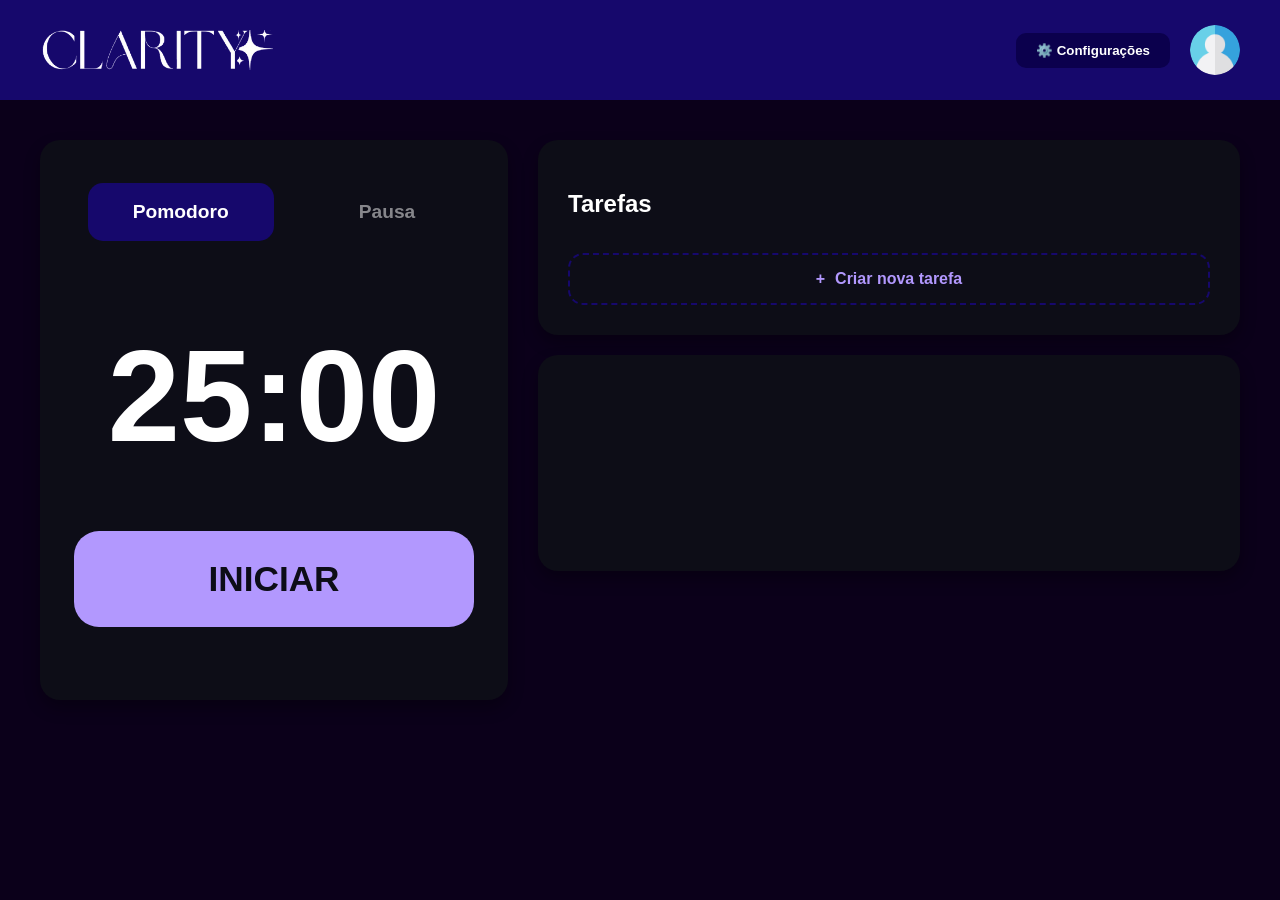
==== commit 6f1c7968: "fix: Mover o index para a raiz." ====
--- a/index.html
+++ b/index.html
@@ -3,7 +3,7 @@
 <head>
     <meta charset="UTF-8">
     <meta name="viewport" content="width=device-width, initial-scale=1.0">
-    <link rel="stylesheet" href="style.css">
+    <link rel="stylesheet" href="../css/style.css">
     <title>Clarity</title>
 </head>
 <body>
@@ -11,49 +11,14 @@
     <nav class="cabecalho">
         <img id="logo" src="../assets/img/logo (1).png" alt="Logo Clarity">
         
-        <!-- Grupo da Direita: Configurações + Foto -->
         <div class="nav-right">
             <button id="configuracoes" onclick="abrirModal()">⚙️ Configurações</button>
             <img id="conta" src="../assets/img/user.png" alt="Perfil do Usuário">
         </div>
     </nav>
 
-    <dialog id="modal">
-    <div class="modal-content">
-        <!-- O botão de fechar agora é apenas um ícone pequeno no canto -->
-        <button id="btn-fechar-modal" onclick="fecharModal()" title="Fechar">
-            <img src="../assets/img/x.png" alt="Fechar" class="icone-fechar">
-        </button>
+    <main class="layout-principal">
         
-        <div class="config-secao">
-            <h3>Timer</h3>
-            <div class="inputs-lado-a-lado">
-                <div class="input-grupo">
-                    <label for="pomodoroInput">Pomodoro</label>
-                    <input type="number" id="pomodoroInput" value="25" min="1" max="999">
-                </div>
-                <div class="input-grupo">
-                    <label for="pausaInput">Pausa</label>
-                    <input type="number" id="pausaInput" value="5" min="1" max="999">
-                </div>
-            </div>
-            <button class="btn-salvar" onclick="salvar()">Salvar Tempo</button>
-
-            <hr class="divisor-modal">
-
-            <div class="config-secao">
-                <h3>Trilha Sonora</h3>
-                <form id="form-link">
-                    <label for="urlUsuario">Link da Playlist ou Vídeo</label>
-                    <input type="url" id="urlUsuario" placeholder="Cole o link (Spotify, YT, Apple)" required>
-                    <button class="btn-salvar" type="submit">Carregar Música</button>
-                </form>
-            </div>
-        </div> 
-    </div>   
-    </dialog>
-
-    <main class="layout-principal">
         <section class="card pomodoro-card">
             <div class="botoes-topo">
                 <button id="btnFoco" class="btn-tipo ativo" onclick="mudarModo('foco')">Pomodoro</button>
@@ -67,7 +32,7 @@
             <div class="card tarefas-container">
                 <h2>Tarefas</h2>
                 <div id="lista-tarefas" class="scroll-area"></div>
-                <button id="btn-nova-tarefa">
+                <button type="button" id="btn-nova-tarefa">
                     <span>+</span> Criar nova tarefa
                 </button>
             </div>
@@ -112,8 +77,7 @@
         </div>   
     </dialog>
 
-    <script src="script.js"></script> 
-    <script src="../assets/js/script.js"></script>
-    <script type="module" src="js/main.js"></script>
+    <script src="../js/modules/script.js"></script>
+    <script type="module" src="../js/modules/main.js"></script>
 </body>
 </html>
--- a/css/style.css
+++ b/css/style.css
@@ -0,0 +1,268 @@
+:root {
+    --bg-deep: #0B001A;
+    --bg-card: #0d0d17;
+    --primary: #16086C;
+    --secondary: #a855f7;
+    --accent: #B298FE;
+    --text-main: #ffffff;
+    --text-dark: #42354e;
+    --transition: 0.3s ease;
+}
+
+body {
+    margin: 0;
+    padding: 0;
+    box-sizing: border-box;
+    background-color: var(--bg-deep);
+    color: var(--text-main);
+    font-family: 'Segoe UI', Tahoma, Geneva, Verdana, sans-serif;
+}
+
+nav {
+    width: 100%;
+    height: 100px;
+    background-color: var(--primary);
+    display: flex;
+    justify-content: space-between;
+    align-items: center;
+    padding: 0 40px;
+    box-sizing: border-box;
+}
+
+#logo { width: 234px; height: 40px; object-fit: contain; }
+
+.nav-right { display: flex; align-items: center; gap: 20px; }
+
+#configuracoes {
+    color: var(--text-main);
+    background-color: #0B004D;
+    border: none;
+    padding: 10px 20px;
+    border-radius: 10px;
+    cursor: pointer;
+    font-weight: bold;
+    transition: var(--transition);
+}
+
+#configuracoes:hover { background-color: var(--secondary); }
+
+#conta { width: 50px; height: 50px; cursor: pointer; border-radius: 50%; }
+
+.layout-principal {
+    display: grid;
+    grid-template-columns: 4fr 6fr;
+    gap: 30px;
+    padding: 40px;
+    max-width: 1200px;
+    margin: 0 auto;
+}
+
+.coluna-direita { display: flex; flex-direction: column; gap: 20px; }
+
+.pomodoro-card, .musica-card, .tarefas-container {
+    background-color: var(--bg-card);
+    border-radius: 20px;
+    padding: 30px;
+    box-shadow: 0 8px 16px rgba(0,0,0,0.3);
+}
+
+.pomodoro-card {
+    display: flex;
+    flex-direction: column;
+    align-items: center;
+    justify-content: center;
+    min-height: 500px;
+}
+
+.botoes-topo {
+    display: flex;
+    justify-content: center;
+    gap: 40px;
+    margin-bottom: 50px;
+    width: 100%;
+}
+
+.btn-tipo {
+    all: unset;
+    display: inline-flex;
+    align-items: center;
+    justify-content: center;
+    padding: 18px 45px !important;
+    font-size: 1.2rem;
+    font-weight: bold;
+    cursor: pointer;
+    border-radius: 15px;
+    transition: var(--transition);
+}
+
+.btn-tipo.ativo { background-color: var(--primary) !important; opacity: 1 !important; }
+.btn-tipo:not(.ativo) { background-color: transparent !important; opacity: 0.5 !important; }
+
+#timer {
+    font-size: 130px;
+    font-weight: 900;
+    margin: 40px 0;
+    text-align: center;
+    line-height: 1;
+}
+
+#btn-play {
+    all: unset;
+    display: flex;
+    align-items: center;
+    justify-content: center;
+    width: 100%;
+    max-width: 400px;
+    background-color: var(--accent) !important;
+    color: #0d0d17 !important;
+    padding: 28px 0 !important;
+    border-radius: 25px;
+    font-size: 2.2rem;
+    font-weight: 900;
+    text-transform: uppercase;
+    cursor: pointer;
+    margin: 30px auto;
+    transition: var(--transition);
+}
+
+#btn-play:hover { background-color: var(--secondary) !important; color: white !important; }
+
+#lista-tarefas {
+    max-height: 300px;
+    overflow-y: auto;
+    overflow-x: hidden;
+    padding-right: 10px;
+    margin-bottom: 15px;
+    scrollbar-width: thin;
+    scrollbar-color: var(--primary) var(--bg-card);
+}
+
+/* Scrollbar Custom */
+#lista-tarefas::-webkit-scrollbar { width: 8px; }
+#lista-tarefas::-webkit-scrollbar-track { background: var(--bg-card); border-radius: 10px; }
+#lista-tarefas::-webkit-scrollbar-thumb { 
+    background: var(--primary); 
+    border-radius: 10px; 
+    border: 2px solid var(--bg-card); 
+}
+
+.tarefa-item {
+    background-color: #16162a;
+    display: flex;
+    align-items: center;
+    gap: 15px;
+    padding: 12px 20px;
+    border-radius: 12px;
+    margin-bottom: 10px;
+    transition: var(--transition);
+    border: 1px solid transparent;
+}
+
+.tarefa-item:hover { border-color: var(--secondary); background-color: #1e1e3d; }
+
+.check-concluir {
+    appearance: none;
+    width: 22px; height: 22px;
+    border: 2px solid var(--secondary);
+    border-radius: 6px;
+    cursor: pointer;
+    transition: var(--transition);
+}
+
+.check-concluir:checked {
+    background: var(--secondary) url("data:image/svg+xml,%3Csvg xmlns='http://www.w3.org/2000/svg' viewBox='0 0 24 24' fill='white'%3E%3Cpath d='M9 16.17L4.83 12l-1.42 1.41L9 19 21 7l-1.41-1.41z'/%3E%3C/svg%3E") no-repeat center;
+    background-size: contain;
+}
+
+#btn-nova-tarefa {
+    all: unset;
+    display: flex;
+    align-items: center;
+    justify-content: center;
+    gap: 10px;
+    width: 100%;
+    margin-top: 15px;
+    padding: 15px;
+    border: 2px dashed var(--primary);
+    border-radius: 15px;
+    color: var(--accent);
+    font-weight: bold;
+    cursor: pointer;
+    transition: var(--transition);
+    box-sizing: border-box;
+}
+
+dialog {
+    background-color: #efe1fb;
+    border: none;
+    border-radius: 20px;
+    padding: 35px;
+    width: 90%;
+    max-width: 400px;
+    box-shadow: 0 10px 30px rgba(0,0,0,0.5);
+}
+
+dialog::backdrop { background-color: rgba(0, 0, 0, 0.7); }
+
+#btn-fechar-modal {
+    position: absolute; top: -10px; right: -10px;
+    background: transparent; border: none; cursor: pointer;
+}
+
+.icone-fechar { width: 20px; height: 20px; object-fit: contain; }
+
+dialog input {
+    width: 100%;
+    padding: 12px;
+    border: 1.5px solid #d5c3f5;
+    border-radius: 10px;
+    box-sizing: border-box;
+}
+
+.btn-salvar {
+    width: 100%;
+    background-color: var(--secondary);
+    color: white;
+    border: none;
+    padding: 12px;
+    border-radius: 10px;
+    font-weight: bold;
+    cursor: pointer;
+    margin-top: 15px;
+}
+
+#btn-fechar-modal {
+    position: absolute;
+    top: 15px;
+    right: 15px;
+    background: transparent;
+    border: none;
+    cursor: pointer;
+    padding: 0;
+    z-index: 10;
+    line-height: 0;
+}
+
+.icone-fechar {
+    width: 20px;
+    height: 20px;
+    object-fit: contain;
+    opacity: 0.7;
+    transition: var(--transition);
+}
+
+#btn-fechar-modal:hover .icone-fechar {
+    opacity: 1;
+    transform: scale(1.1);
+}
+
+dialog {
+    overflow: visible;
+    background-color: #efe1fb;
+    border: none;
+    border-radius: 20px;
+    padding: 35px;
+    width: 90%;
+    max-width: 400px;
+    box-shadow: 0 10px 30px rgba(0,0,0,0.5);
+}
